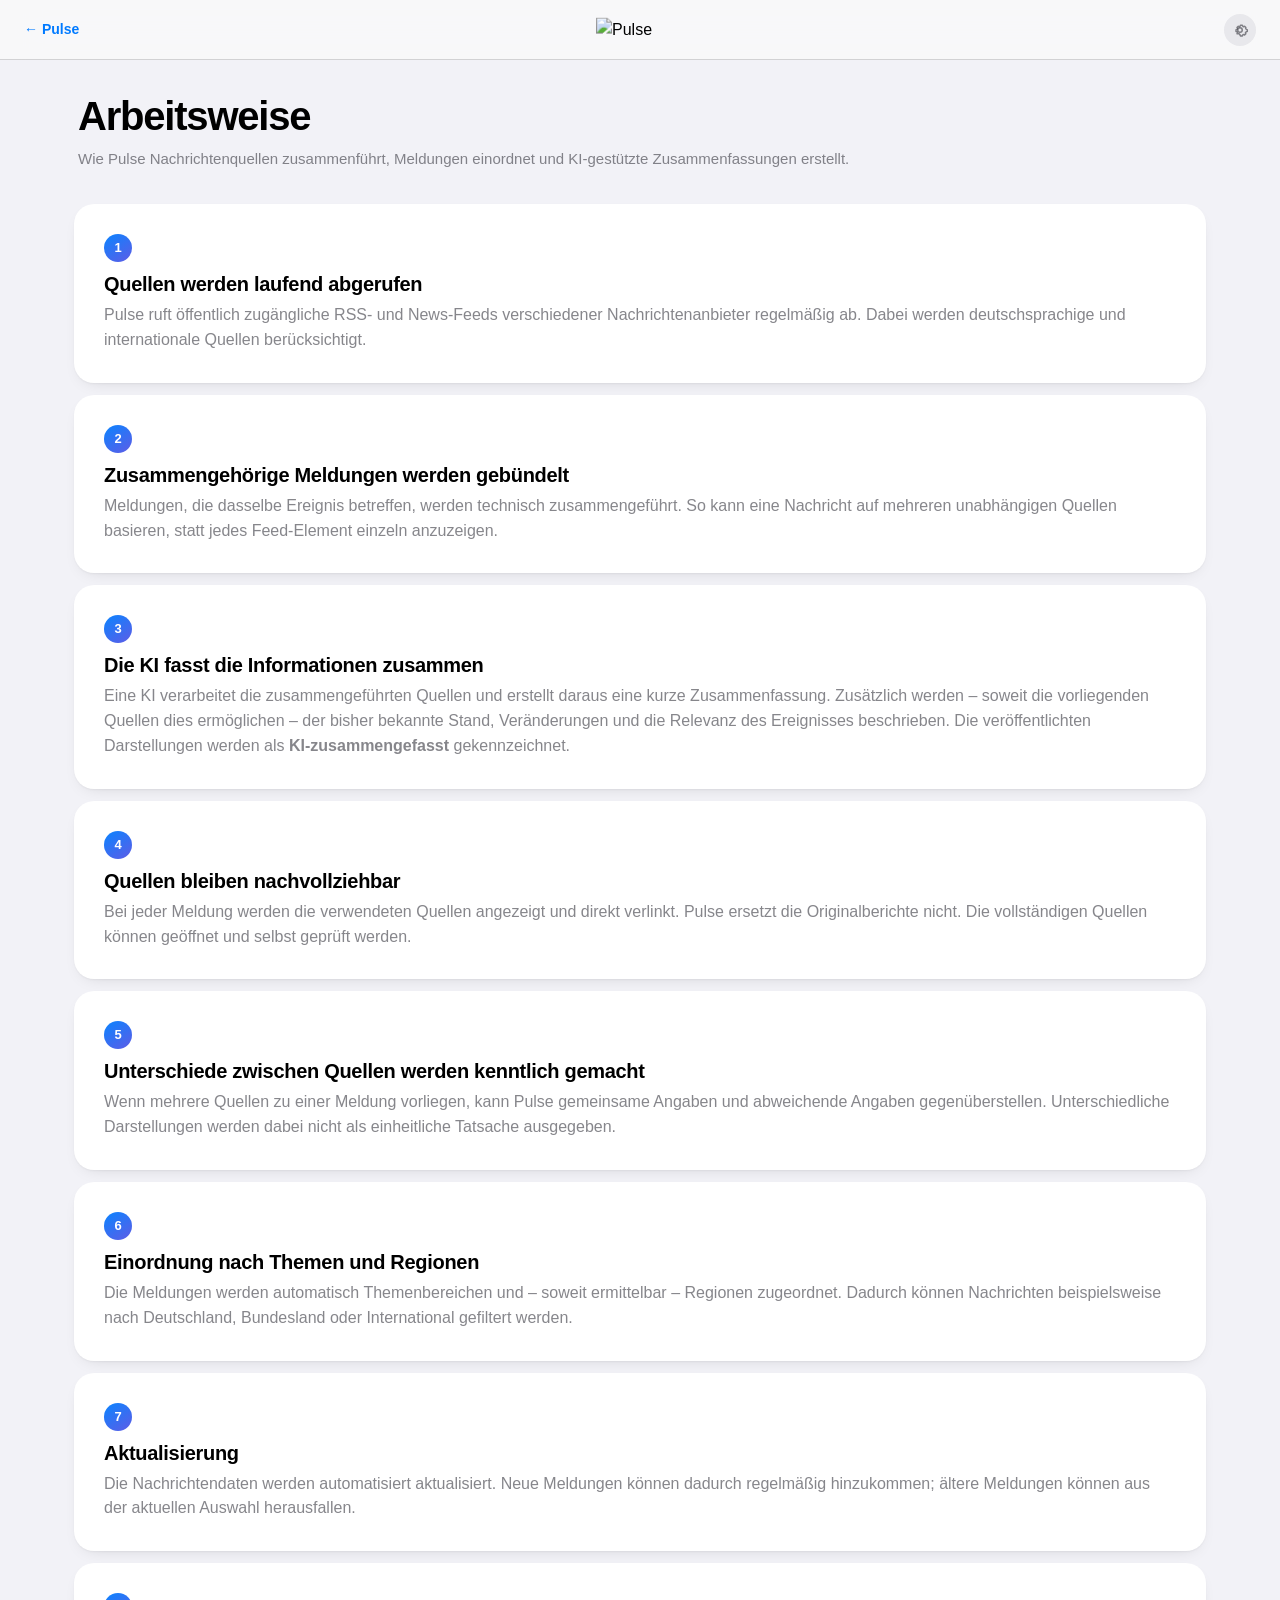
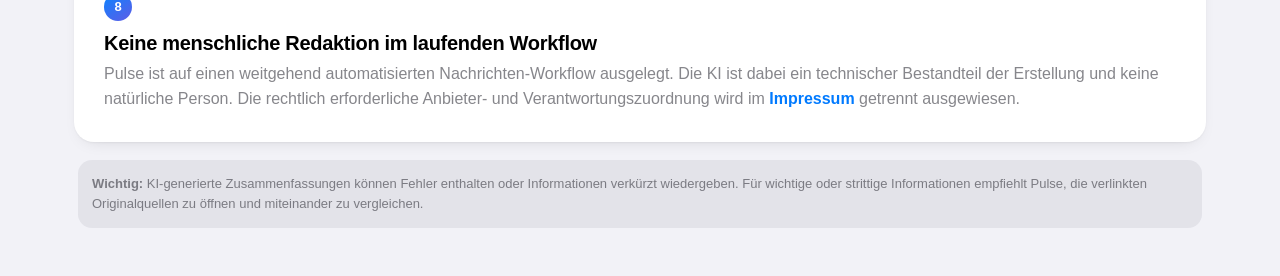
==== arbeitsweise.html @ 504af922 "Remove hardcoded info footer and refresh settings script" ====
<!doctype html>
<html lang="de">
<head>
<meta charset="utf-8">
<meta name="viewport" content="width=device-width, initial-scale=1, viewport-fit=cover">
<meta name="color-scheme" content="light dark">
<title>Arbeitsweise · Pulse</title>
<style>
:root{--bg:#F2F2F7;--card:#FFF;--label:#000;--label2:rgba(60,60,67,.62);--sep:rgba(60,60,67,.2);--fill:rgba(118,118,128,.12);--tint:#007AFF;--bar:rgba(249,249,249,.82);--font:-apple-system,BlinkMacSystemFont,"SF Pro Text","SF Pro Display","Segoe UI",Roboto,Arial,sans-serif}
html[data-theme="dark"]{color-scheme:dark;--bg:#000;--card:#1C1C1E;--label:#FFF;--label2:rgba(235,235,245,.62);--sep:rgba(84,84,88,.65);--fill:rgba(118,118,128,.24);--tint:#0A84FF;--bar:rgba(22,22,24,.82)}
@media(prefers-color-scheme:dark){:root:not([data-theme]){--bg:#000;--card:#1C1C1E;--label:#FFF;--label2:rgba(235,235,245,.62);--sep:rgba(84,84,88,.65);--fill:rgba(118,118,128,.24);--tint:#0A84FF;--bar:rgba(22,22,24,.82)}}
*{box-sizing:border-box}body{margin:0;background:var(--bg);color:var(--label);font:16px/1.55 var(--font);-webkit-font-smoothing:antialiased}.wrap{max-width:680px;margin:auto;padding:0 16px 48px}.nav{position:relative;left:auto;width:100vw;margin-left:calc(50% - 50vw);transform:none;height:58px;display:flex;align-items:center;justify-content:space-between;position:sticky;top:0;z-index:2;background:var(--bar);backdrop-filter:saturate(180%) blur(20px);border-bottom:.5px solid var(--sep)}.nav img{width:88px}.back{color:var(--tint);text-decoration:none;font-weight:600;font-size:14px}.theme{border:0;border-radius:50%;width:32px;height:32px;background:var(--fill);color:var(--label2);font-size:16px}.head{padding:34px 4px 22px}.head h1{font-size:34px;line-height:1.1;letter-spacing:-.03em;margin:0 0 9px;font-weight:800}.head p{margin:0;color:var(--label2);font-size:15px}.card{background:var(--card);border-radius:20px;padding:20px;margin:12px 0;box-shadow:0 1px 2px rgba(0,0,0,.04),0 6px 18px -10px rgba(0,0,0,.18)}.num{display:inline-grid;place-items:center;width:28px;height:28px;border-radius:50%;background:linear-gradient(145deg,#0A84FF,#5E5CE6);color:#fff;font-weight:800;font-size:13px;margin-bottom:10px}.card h2{font-size:20px;line-height:1.2;margin:0 0 7px;letter-spacing:-.015em}.card p{margin:0;color:var(--label2)}.card p+p{margin-top:9px}.note{margin:18px 4px 0;padding:14px;border-radius:14px;background:var(--fill);color:var(--label2);font-size:13px}.foot{text-align:center;color:var(--label2);font-size:12.5px;margin-top:28px}.foot a{color:var(--tint);text-decoration:none;font-weight:600}
</style>
<link rel="stylesheet" href="./assets/settings.css">
</head>
<body>
<div class="wrap">
<header class="nav">
<a class="back" href="./index.html">← Pulse</a>
<img src="assets/pulse-logo.svg" alt="Pulse">
<button class="theme" id="settingsToggle" type="button" aria-label="Einstellungen"></button>
</header>
<main>
<section class="head">
<h1>Arbeitsweise</h1>
<p>Wie Pulse Nachrichtenquellen zusammenführt, Meldungen einordnet und KI-gestützte Zusammenfassungen erstellt.</p>
</section>

<section class="card"><span class="num">1</span><h2>Quellen werden laufend abgerufen</h2><p>Pulse ruft öffentlich zugängliche RSS- und News-Feeds verschiedener Nachrichtenanbieter regelmäßig ab. Dabei werden deutschsprachige und internationale Quellen berücksichtigt.</p></section>
<section class="card"><span class="num">2</span><h2>Zusammengehörige Meldungen werden gebündelt</h2><p>Meldungen, die dasselbe Ereignis betreffen, werden technisch zusammengeführt. So kann eine Nachricht auf mehreren unabhängigen Quellen basieren, statt jedes Feed-Element einzeln anzuzeigen.</p></section>
<section class="card"><span class="num">3</span><h2>Die KI fasst die Informationen zusammen</h2><p>Eine KI verarbeitet die zusammengeführten Quellen und erstellt daraus eine kurze Zusammenfassung. Zusätzlich werden – soweit die vorliegenden Quellen dies ermöglichen – der bisher bekannte Stand, Veränderungen und die Relevanz des Ereignisses beschrieben. Die veröffentlichten Darstellungen werden als <strong>KI-zusammengefasst</strong> gekennzeichnet.</p></section>
<section class="card"><span class="num">4</span><h2>Quellen bleiben nachvollziehbar</h2><p>Bei jeder Meldung werden die verwendeten Quellen angezeigt und direkt verlinkt. Pulse ersetzt die Originalberichte nicht. Die vollständigen Quellen können geöffnet und selbst geprüft werden.</p></section>
<section class="card"><span class="num">5</span><h2>Unterschiede zwischen Quellen werden kenntlich gemacht</h2><p>Wenn mehrere Quellen zu einer Meldung vorliegen, kann Pulse gemeinsame Angaben und abweichende Angaben gegenüberstellen. Unterschiedliche Darstellungen werden dabei nicht als einheitliche Tatsache ausgegeben.</p></section>
<section class="card"><span class="num">6</span><h2>Einordnung nach Themen und Regionen</h2><p>Die Meldungen werden automatisch Themenbereichen und – soweit ermittelbar – Regionen zugeordnet. Dadurch können Nachrichten beispielsweise nach Deutschland, Bundesland oder International gefiltert werden.</p></section>
<section class="card"><span class="num">7</span><h2>Aktualisierung</h2><p>Die Nachrichtendaten werden automatisiert aktualisiert. Neue Meldungen können dadurch regelmäßig hinzukommen; ältere Meldungen können aus der aktuellen Auswahl herausfallen.</p></section>
<section class="card"><span class="num">8</span><h2>Keine menschliche Redaktion im laufenden Workflow</h2><p>Pulse ist auf einen weitgehend automatisierten Nachrichten-Workflow ausgelegt. Die KI ist dabei ein technischer Bestandteil der Erstellung und keine natürliche Person. Die rechtlich erforderliche Anbieter- und Verantwortungszuordnung wird im <a href="./impressum.html" style="color:var(--tint);text-decoration:none;font-weight:600">Impressum</a> getrennt ausgewiesen.</p></section>

<p class="note"><strong>Wichtig:</strong> KI-generierte Zusammenfassungen können Fehler enthalten oder Informationen verkürzt wiedergeben. Für wichtige oder strittige Informationen empfiehlt Pulse, die verlinkten Originalquellen zu öffnen und miteinander zu vergleichen.</p>
</main>

</div>

<script src="./assets/settings.js?v=20261019-3"></script>
</body>
</html>
---- assets/settings.css ----
.pulse-settings-toggle{position:absolute;right:12px;top:13px;width:32px;height:32px;border:0;border-radius:50%;display:grid;place-items:center;background:var(--fill);color:var(--label2,var(--label));padding:0;cursor:pointer}.pulse-settings-toggle svg{width:18px;height:18px}.pulse-settings-panel{margin:4px 0 10px;padding:10px 12px;border-radius:14px;background:var(--card);box-shadow:var(--shadow,0 1px 2px rgba(0,0,0,.04),0 6px 18px -10px rgba(0,0,0,.18)),inset 0 0 0 .5px var(--sep,var(--fill));color:var(--label);font:600 12px/1.2 -apple-system,BlinkMacSystemFont,"SF Pro Text","Segoe UI",Arial,sans-serif}.pulse-settings-title{margin-bottom:7px;color:var(--label2,var(--muted));font-weight:700}.pulse-settings-row{display:flex;align-items:center;justify-content:space-between;gap:10px;padding:5px 0}.pulse-settings-row+.pulse-settings-row{border-top:.5px solid var(--sep,var(--fill))}.pulse-settings-actions{display:flex;gap:7px;justify-content:flex-end;flex-wrap:wrap}.pulse-settings-panel button{border:0;border-radius:999px;padding:6px 10px;background:var(--fill);color:var(--label2,var(--label));font:600 12px/1 -apple-system,BlinkMacSystemFont,"SF Pro Text","Segoe UI",Arial,sans-serif;cursor:pointer}.pulse-settings-panel[hidden]{display:none!important}.pulse-settings-panel button:focus-visible,.pulse-settings-toggle:focus-visible{outline:3px solid color-mix(in srgb,var(--tint,#007AFF) 60%,transparent);outline-offset:2px}body.pulse-large-text{font-size:19px}body.pulse-large-text .pulse-settings-panel{font-size:14px}body.pulse-large-text .pulse-settings-panel button{font-size:14px}body.pulse-reduce-motion *,body.pulse-reduce-motion *::before,body.pulse-reduce-motion *::after{animation:none!important;transition:none!important;scroll-behavior:auto!important}
/* Shared header alignment: logo always centered, controls stay at the edges. */
.nav{position:sticky!important}
.nav>.brand,.nav>img{position:absolute!important;left:50%!important;top:50%!important;transform:translate(-50%,-50%)!important;margin:0!important}
.nav>.brand img{display:block!important;width:88px!important;height:auto!important}
.nav>.pulse-settings-toggle{right:12px!important;top:50%!important;transform:translateY(-50%)!important}
.pulse-topbar{position:relative!important}
.pulse-topbar>img{position:absolute!important;left:50%!important;top:50%!important;transform:translate(-50%,-50%)!important;margin:0!important;width:88px!important;height:auto!important}
.pulse-topbar>.pulse-settings-toggle{position:absolute!important;right:12px!important;top:50%!important;transform:translateY(-50%)!important}

.navbar{position:sticky!important;top:env(safe-area-inset-top,0px)!important;z-index:20!important}
.navbar>.pulse-settings-toggle{position:absolute!important;right:12px!important;top:50%!important;transform:translateY(-50%)!important;margin:0!important;width:32px!important;height:32px!important}
.navbar>.pulse-settings-toggle svg{width:18px!important;height:18px!important}


/* Gemeinsamer Abschlussbereich und responsives Desktop-Layout */
.pulse-footer{width:100%;max-width:980px;margin:30px auto 0;padding:18px 12px calc(28px + env(safe-area-inset-bottom,0px));border-top:1px solid var(--sep,var(--fill));color:var(--label2,var(--muted));text-align:center;font:500 13px/1.8 -apple-system,BlinkMacSystemFont,"Segoe UI",Arial,sans-serif}
.pulse-footer .pulse-footer-links{display:flex;flex-wrap:wrap;align-items:center;justify-content:center;gap:4px 9px}
.pulse-footer a,.pulse-settings-links a{color:var(--tint,#007AFF);text-decoration:none}
.pulse-footer a:hover,.pulse-settings-links a:hover{text-decoration:underline}
.pulse-footer .pulse-footer-dot{color:var(--label2,var(--muted))}
.pulse-settings-links{display:flex;flex-wrap:wrap;gap:7px 12px;padding:7px 0 2px}
.pulse-settings-links a{font-size:12px;font-weight:650}
.pulse-settings-section{padding-top:8px;margin-top:7px;border-top:.5px solid var(--sep,var(--fill))}
.pulse-settings-section-title{font-weight:700;color:var(--label2,var(--muted));margin-bottom:4px}
.pulse-settings-panel{position:relative;z-index:30}
@media (min-width:760px){
 body{font-size:16px}
 body>main.wrap,.wrap{width:min(calc(100% - 48px),1180px);max-width:1180px;padding-left:24px;padding-right:24px}
 .pulse-footer{max-width:1180px}
 .nav,.navbar{height:60px}
 .nav{padding-left:24px;padding-right:24px}
 .nav>.pulse-settings-toggle,.navbar>.pulse-settings-toggle{right:24px!important}
 .card{padding:30px}
 .head{padding-top:34px}
 .head h1{font-size:40px}
 .pulse-settings-panel{max-width:1180px;margin:8px auto 12px;padding:14px 18px}
}
@media (min-width:900px){
 body:has(#feed) .wrap{max-width:1180px}
 #feed .list{display:grid;grid-template-columns:repeat(2,minmax(0,1fr));align-items:start;gap:12px}
 #feed .list>.card{margin:0;min-width:0}
 body:has(#feed) .controls{margin-left:-24px;margin-right:-24px;padding-left:24px;padding-right:24px}
 body:has(#feed) .chips,body:has(#feed) .country-chips,body:has(#feed) .state-chips{padding-left:24px;padding-right:24px}
}
@media (min-width:1440px){body:has(#feed) #feed .list{grid-template-columns:repeat(3,minmax(0,1fr))}}
@media (max-width:759px){.pulse-footer{margin-top:22px;padding-top:14px}.pulse-settings-panel{margin-left:0;margin-right:0}}
@media (prefers-reduced-motion:reduce){.pulse-footer *{scroll-behavior:auto!important}}
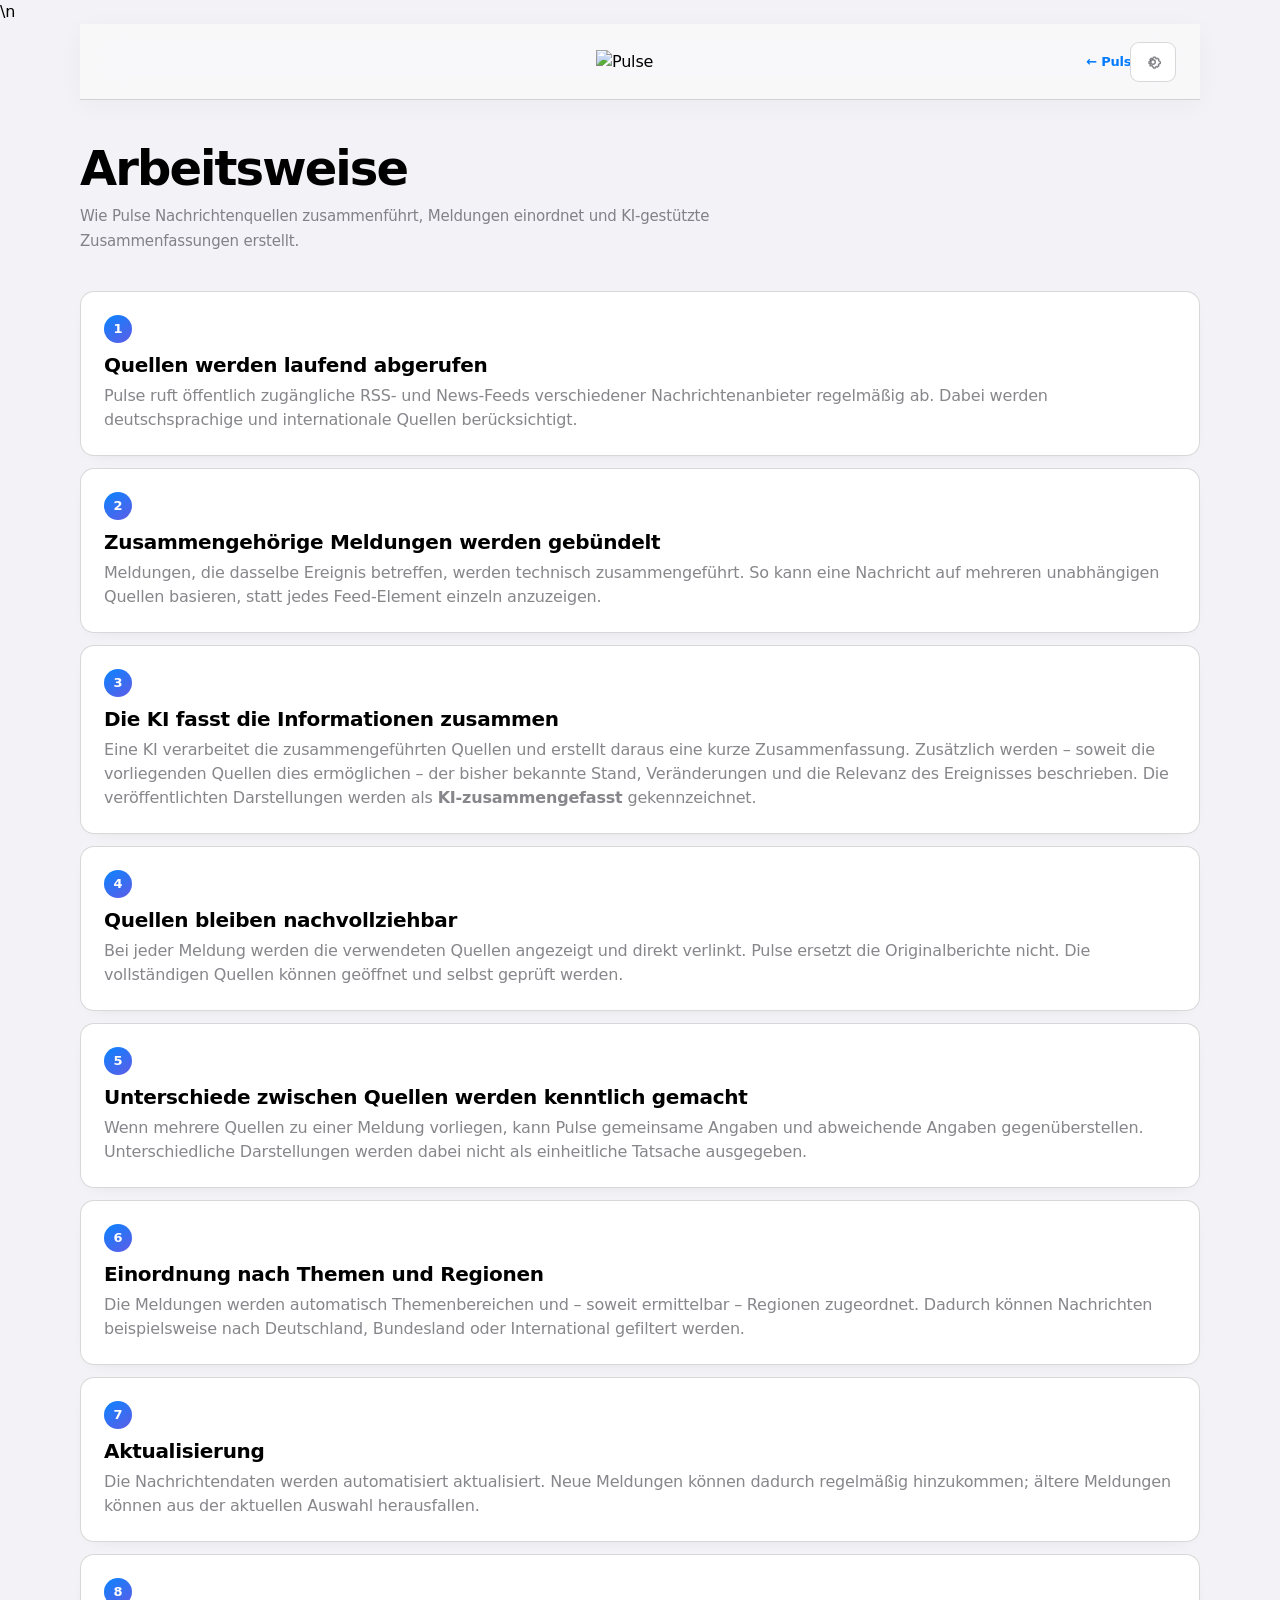
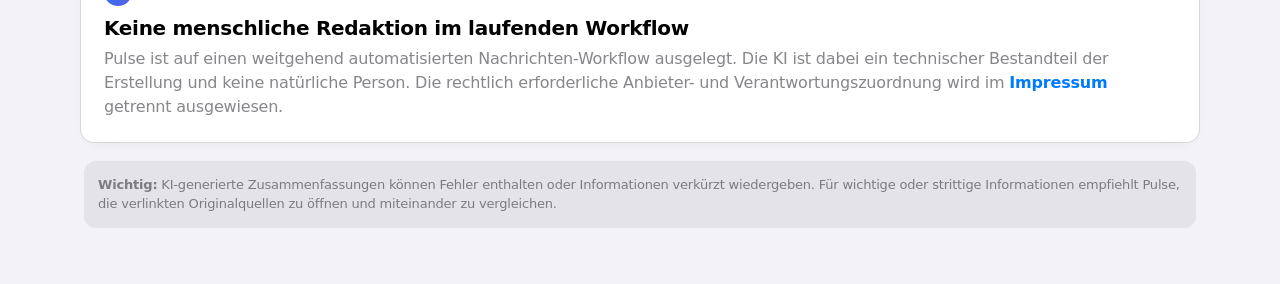
==== commit d2016b17: "Apply desktop redesign to arbeitsweise.html" ====
--- a/arbeitsweise.html
+++ b/arbeitsweise.html
@@ -12,7 +12,7 @@
 *{box-sizing:border-box}body{margin:0;background:var(--bg);color:var(--label);font:16px/1.55 var(--font);-webkit-font-smoothing:antialiased}.wrap{max-width:680px;margin:auto;padding:0 16px 48px}.nav{position:relative;left:auto;width:100vw;margin-left:calc(50% - 50vw);transform:none;height:58px;display:flex;align-items:center;justify-content:space-between;position:sticky;top:0;z-index:2;background:var(--bar);backdrop-filter:saturate(180%) blur(20px);border-bottom:.5px solid var(--sep)}.nav img{width:88px}.back{color:var(--tint);text-decoration:none;font-weight:600;font-size:14px}.theme{border:0;border-radius:50%;width:32px;height:32px;background:var(--fill);color:var(--label2);font-size:16px}.head{padding:34px 4px 22px}.head h1{font-size:34px;line-height:1.1;letter-spacing:-.03em;margin:0 0 9px;font-weight:800}.head p{margin:0;color:var(--label2);font-size:15px}.card{background:var(--card);border-radius:20px;padding:20px;margin:12px 0;box-shadow:0 1px 2px rgba(0,0,0,.04),0 6px 18px -10px rgba(0,0,0,.18)}.num{display:inline-grid;place-items:center;width:28px;height:28px;border-radius:50%;background:linear-gradient(145deg,#0A84FF,#5E5CE6);color:#fff;font-weight:800;font-size:13px;margin-bottom:10px}.card h2{font-size:20px;line-height:1.2;margin:0 0 7px;letter-spacing:-.015em}.card p{margin:0;color:var(--label2)}.card p+p{margin-top:9px}.note{margin:18px 4px 0;padding:14px;border-radius:14px;background:var(--fill);color:var(--label2);font-size:13px}.foot{text-align:center;color:var(--label2);font-size:12.5px;margin-top:28px}.foot a{color:var(--tint);text-decoration:none;font-weight:600}
 </style>
 <link rel="stylesheet" href="./assets/settings.css">
-</head>
+<link rel="stylesheet" href="./assets/desktop.css?v=20261019-2">\n</head>
 <body>
 <div class="wrap">
 <header class="nav">
--- a/assets/desktop.css
+++ b/assets/desktop.css
@@ -0,0 +1,72 @@
+/* Pulse desktop redesign — mobile layout remains untouched. */
+@media (min-width:900px){
+:root{--desktop-blue:#3677FF;--desktop-bg:#f4f6fb;--desktop-ink:#111827;--desktop-muted:#64748b}
+html[data-theme="light"]{--bg:#f4f6fb;--card:#fff;--label:#111827;--label2:#64748b;--label3:#94a3b8;--sep:#e4e9f2;--fill:#e9eef8;--bar:rgba(244,246,251,.94);--tint:#3677FF;--segon:#fff;--shadow:0 2px 6px rgba(15,23,42,.04),0 12px 30px -20px rgba(15,23,42,.2)}
+html[data-theme="dark"]{--bg:#0c1018;--card:#151c29;--label:#f4f7ff;--label2:#aab6cb;--label3:#77849b;--sep:#293448;--fill:#202a3b;--bar:rgba(12,16,24,.94);--tint:#3677FF;--segon:#273247;--shadow:0 2px 8px rgba(0,0,0,.18)}
+body{font:16px/1.5 Inter,ui-sans-serif,system-ui,-apple-system,"Segoe UI",sans-serif;letter-spacing:-.012em}
+.statusfill{display:none}
+.navbar{height:76px!important;top:0!important;justify-content:flex-start;padding:0 max(32px,calc((100vw - 1360px)/2));background:var(--bar);border-bottom:1px solid var(--sep);box-shadow:0 5px 24px rgba(10,20,40,.035)}
+.navtitle{opacity:1!important;height:76px!important}.navtitle img{width:126px!important;max-height:44px!important}
+.navbar>.pulse-settings-toggle{right:max(32px,calc((100vw - 1360px)/2))!important;width:42px!important;height:42px!important;background:var(--card);box-shadow:inset 0 0 0 1px var(--sep)}
+.pulse-settings-panel{position:fixed;top:66px;right:max(32px,calc((100vw - 1360px)/2));width:min(420px,calc(100vw - 48px));max-height:calc(100vh - 90px);overflow:auto;box-shadow:0 18px 60px rgba(0,0,0,.16),inset 0 0 0 1px var(--sep);border-radius:18px}
+body>main.wrap,.wrap{width:min(calc(100% - 64px),1360px);max-width:1360px;padding:0 0 50px}
+.large{padding:44px 0 20px;text-align:left}.large h1{justify-content:flex-start}.brand-title img{width:0;height:0;display:none}.large:before{content:"NACHRICHTEN · KLAR EINGEORDNET";display:block;color:var(--tint);font-size:11px;letter-spacing:.16em;font-weight:850;margin-bottom:12px}.large .sub{font-size:14px;margin-top:12px}.freshline{margin:14px 0 0;border-radius:8px;padding:8px 11px;font-size:12px}
+.explainer-tools{justify-content:flex-start;margin-top:12px}.explainer-tools a{border-radius:8px;padding:8px 12px;background:var(--card);box-shadow:inset 0 0 0 1px var(--sep)}
+.controls{position:relative;top:auto;margin:8px 0 20px;padding:12px 0;background:transparent;backdrop-filter:none;gap:12px;border-bottom:1px solid var(--sep)}
+.searchbox input{height:48px;border-radius:12px;background:var(--card);box-shadow:inset 0 0 0 1px var(--sep);font-size:15px;padding-left:44px}.searchbox .ic{left:15px;width:20px;height:20px}
+.seg{justify-content:flex-start;background:transparent;gap:8px;padding:0}.seg button{flex:0 0 auto;padding:10px 16px;border-radius:9px;background:var(--card);box-shadow:inset 0 0 0 1px var(--sep);font-size:13px}.seg button[aria-pressed=true]{background:var(--desktop-blue);color:white;box-shadow:none}
+.chips{padding:3px 0;margin:0;gap:8px}.chip{border-radius:10px;padding:7px 12px 7px 8px;box-shadow:inset 0 0 0 1px var(--sep);background:var(--card)}.chip .ci{border-radius:7px;width:25px;height:25px}.chip.all{padding-left:14px}.chip.all[aria-pressed=true]{background:var(--desktop-blue);color:#fff}
+.state-chips,.country-chips{padding:3px 0;margin:0;gap:8px}.mini-chip{border-radius:8px;padding:9px 12px;box-shadow:inset 0 0 0 1px var(--sep)}
+#feed{position:relative}#feed>.hero{width:100%;min-height:250px;margin:0 0 22px;padding:30px 34px 26px;border-radius:18px;background:linear-gradient(120deg,#2458d8,#3677ff 65%,#6797ff);box-shadow:0 18px 45px -30px #2458d8;text-align:left}
+.hero:before{right:-20px;top:-145px;width:390px;height:390px;background:rgba(255,255,255,.1)}.hero:after{right:160px;bottom:-250px;width:380px;height:380px}
+.hero-top{flex-direction:row;align-items:center;gap:8px;margin:0 0 22px}.hero-top .pill{font-size:11px;letter-spacing:.02em}.htitle{max-width:900px;font-size:clamp(30px,3.2vw,46px);line-height:1.08;letter-spacing:-.04em}.hsum{max-width:900px;font-size:17px;line-height:1.55;margin-top:14px}.hfoot{max-width:900px;margin-top:22px;font-size:12px}
+#feed>.section{margin:26px 0 12px;font-size:11px;text-transform:uppercase;letter-spacing:.13em;color:var(--label2);font-weight:800}
+#feed .list{display:grid;grid-template-columns:repeat(2,minmax(0,1fr));align-items:stretch;gap:14px}
+#feed .list>.card{min-width:0;height:100%;min-height:176px;grid-template-columns:48px minmax(0,1fr);gap:14px;padding:19px;border-radius:14px;background:color-mix(in srgb,var(--c1) 5%,var(--card));box-shadow:inset 0 0 0 1px color-mix(in srgb,var(--c1) 13%,var(--sep)),0 3px 10px rgba(15,23,42,.025);transition:transform .16s ease,box-shadow .16s ease}
+#feed .list>.card:hover{transform:translateY(-3px);box-shadow:inset 0 0 0 1px color-mix(in srgb,var(--c1) 24%,var(--sep)),0 12px 25px -18px rgba(15,23,42,.3)}
+.tile{width:48px;height:48px;border-radius:11px;box-shadow:none}.tags{gap:6px;margin-bottom:10px}.tag{font-size:10px;letter-spacing:.02em;padding:4px 8px}.ctitle{font-size:20px;line-height:1.22;letter-spacing:-.025em;display:-webkit-box;-webkit-line-clamp:3;-webkit-box-orient:vertical;overflow:hidden}.csum{font-size:14px;line-height:1.5;-webkit-line-clamp:2}.cmeta{font-size:11px;margin-top:14px;align-items:center}
+.more-button,.archive-button{max-width:260px;margin:24px 0 10px;border-radius:10px;background:var(--card);color:var(--tint);box-shadow:inset 0 0 0 1px var(--sep);font-size:14px}
+.archive-button{display:inline-flex;margin-left:10px;color:var(--label2)}
+.foot{margin-top:42px!important;padding-top:16px;border-top:1px solid var(--sep);font-size:12px!important;color:var(--label2)!important}
+.bottom-nav{display:none!important}.supporter-trigger{top:auto!important;left:auto!important;right:28px!important;bottom:26px!important;border-radius:999px!important;padding:10px 15px!important;writing-mode:horizontal-tb!important}
+.overlay{background:rgba(3,8,20,.68)!important;backdrop-filter:blur(5px)}.sheet{width:min(760px,calc(100vw - 64px))!important;max-width:760px!important;left:50%!important;top:50%!important;bottom:auto!important;right:auto!important;max-height:calc(100vh - 64px)!important;transform:translate(-50%,calc(-50% + 16px)) scale(.985)!important;border-radius:20px!important;overflow:auto!important}.sheet.open{transform:translate(-50%,-50%) scale(1)!important}.grip{display:none!important}.shead{padding:32px 36px 24px!important}.shead h2{font-size:clamp(28px,3vw,40px)!important;line-height:1.12!important;letter-spacing:-.035em}.sbody{padding:0 36px 36px!important;line-height:1.7!important}.sbody p{font-size:16px!important}.source-links a{color:var(--tint)!important}
+.pulse-footer{max-width:1360px}
+}
+@media (min-width:1440px){body:has(#feed) #feed .list{grid-template-columns:repeat(2,minmax(0,1fr))}}
+@media (min-width:900px) and (max-width:1050px){body>main.wrap,.wrap{width:calc(100% - 48px)}.navbar{padding-left:24px;padding-right:24px}}
+@media (prefers-reduced-motion:reduce){@media (min-width:900px){#feed .list>.card,.sheet{transition:none!important}}}
+
+
+/* Weitere Desktop-Seiten: Archiv und Informationsseiten */
+@media (min-width:900px){
+ body:has(.wrap):not(:has(#feed)) .wrap{width:min(calc(100% - 64px),1120px);max-width:1120px;padding:0 0 56px}
+ body:has(.wrap):not(:has(#feed)) .nav{height:76px;padding:0 max(32px,calc((100vw - 1360px)/2));margin-left:0;width:100%;background:var(--bar);border-bottom:1px solid var(--sep);box-shadow:0 5px 24px rgba(10,20,40,.035)}
+ body:has(.wrap):not(:has(#feed)) .nav .brand img{width:126px;max-height:44px}
+ body:has(.wrap):not(:has(#feed)) .nav .back{margin-left:auto;margin-right:16px;padding:10px 12px;border-radius:8px;font-size:13px;font-weight:750}
+ body:has(.wrap):not(:has(#feed)) .nav .theme{width:auto;height:auto;border:1px solid var(--sep);border-radius:9px;background:var(--card);padding:10px 13px;font-size:12px;font-weight:750}
+ body:has(.wrap):not(:has(#feed)) .head{padding:42px 0 24px}
+ body:has(.wrap):not(:has(#feed)) .head h1{font-size:clamp(34px,4vw,48px);letter-spacing:-.04em}
+ body:has(.wrap):not(:has(#feed)) .head p{font-size:15px;max-width:760px;line-height:1.7}
+ body:has(.wrap):not(:has(#feed)) .card{border-radius:14px;padding:24px;box-shadow:inset 0 0 0 1px var(--sep),0 5px 18px -14px #0003}
+ body:has(.wrap):not(:has(#feed)) .q,body:has(.wrap):not(:has(#feed)) .note{border-radius:12px}
+ body:has(.wrap):not(:has(#feed)) .foot{margin-top:38px;padding-top:18px;border-top:1px solid var(--sep)}
+ body:has(.wrap):not(:has(#feed)) .searchbox{top:76px;padding:12px 0;background:var(--bg);backdrop-filter:none}
+ body:has(.wrap):not(:has(#feed)) .searchbox input{height:48px;border-radius:12px;background:var(--card);box-shadow:inset 0 0 0 1px var(--sep);padding-left:16px}
+ body:has(.wrap):not(:has(#feed)) .filters{gap:9px;padding:8px 0 14px}
+ body:has(.wrap):not(:has(#feed)) .filter{border-radius:9px;padding:10px 14px;box-shadow:inset 0 0 0 1px var(--sep)}
+ body:has(.wrap):not(:has(#feed)) .month{margin-top:18px}
+ body:has(.wrap):not(:has(#feed)) .month-head{border-radius:12px;padding:0 18px;box-shadow:inset 0 0 0 1px var(--sep)}
+ body:has(.wrap):not(:has(#feed)) .month-list{display:grid;grid-template-columns:repeat(2,minmax(0,1fr));gap:12px}
+ body:has(.wrap):not(:has(#feed)) .story{height:100%;border-radius:13px;padding:18px;background:color-mix(in srgb,var(--tint) 3%,var(--card));box-shadow:inset 0 0 0 1px var(--sep);transition:transform .16s ease,box-shadow .16s ease}
+ body:has(.wrap):not(:has(#feed)) .story:hover{transform:translateY(-2px);box-shadow:inset 0 0 0 1px color-mix(in srgb,var(--tint) 35%,var(--sep)),0 10px 24px -18px #0005}
+ body:has(.wrap):not(:has(#feed)) .story h3{font-size:19px;line-height:1.25}
+ body:has(.wrap):not(:has(#feed)) .story p{line-height:1.55}
+ .pulse-facts{display:grid;gap:9px;margin:0 0 24px;padding:0;list-style:none}
+ .pulse-facts li{position:relative;padding:12px 14px 12px 38px;border-radius:10px;background:color-mix(in srgb,var(--c1) 6%,var(--card));box-shadow:inset 0 0 0 1px color-mix(in srgb,var(--c1) 13%,var(--sep));line-height:1.55}
+ .pulse-facts li:before{content:"";position:absolute;left:16px;top:19px;width:7px;height:7px;border-radius:2px;background:var(--tint);transform:rotate(45deg)}
+ .pulse-source-intro{padding:12px 14px;border-radius:10px;background:var(--fill);font-size:14px!important}
+ .source-links{display:grid;grid-template-columns:repeat(2,minmax(0,1fr));gap:10px}
+ .source-links p{margin:0!important;padding:14px;border-radius:10px;background:var(--card);box-shadow:inset 0 0 0 1px var(--sep)}
+ .source-links a{font-weight:750;text-decoration:none}
+ .source-links a:hover{text-decoration:underline}
+}
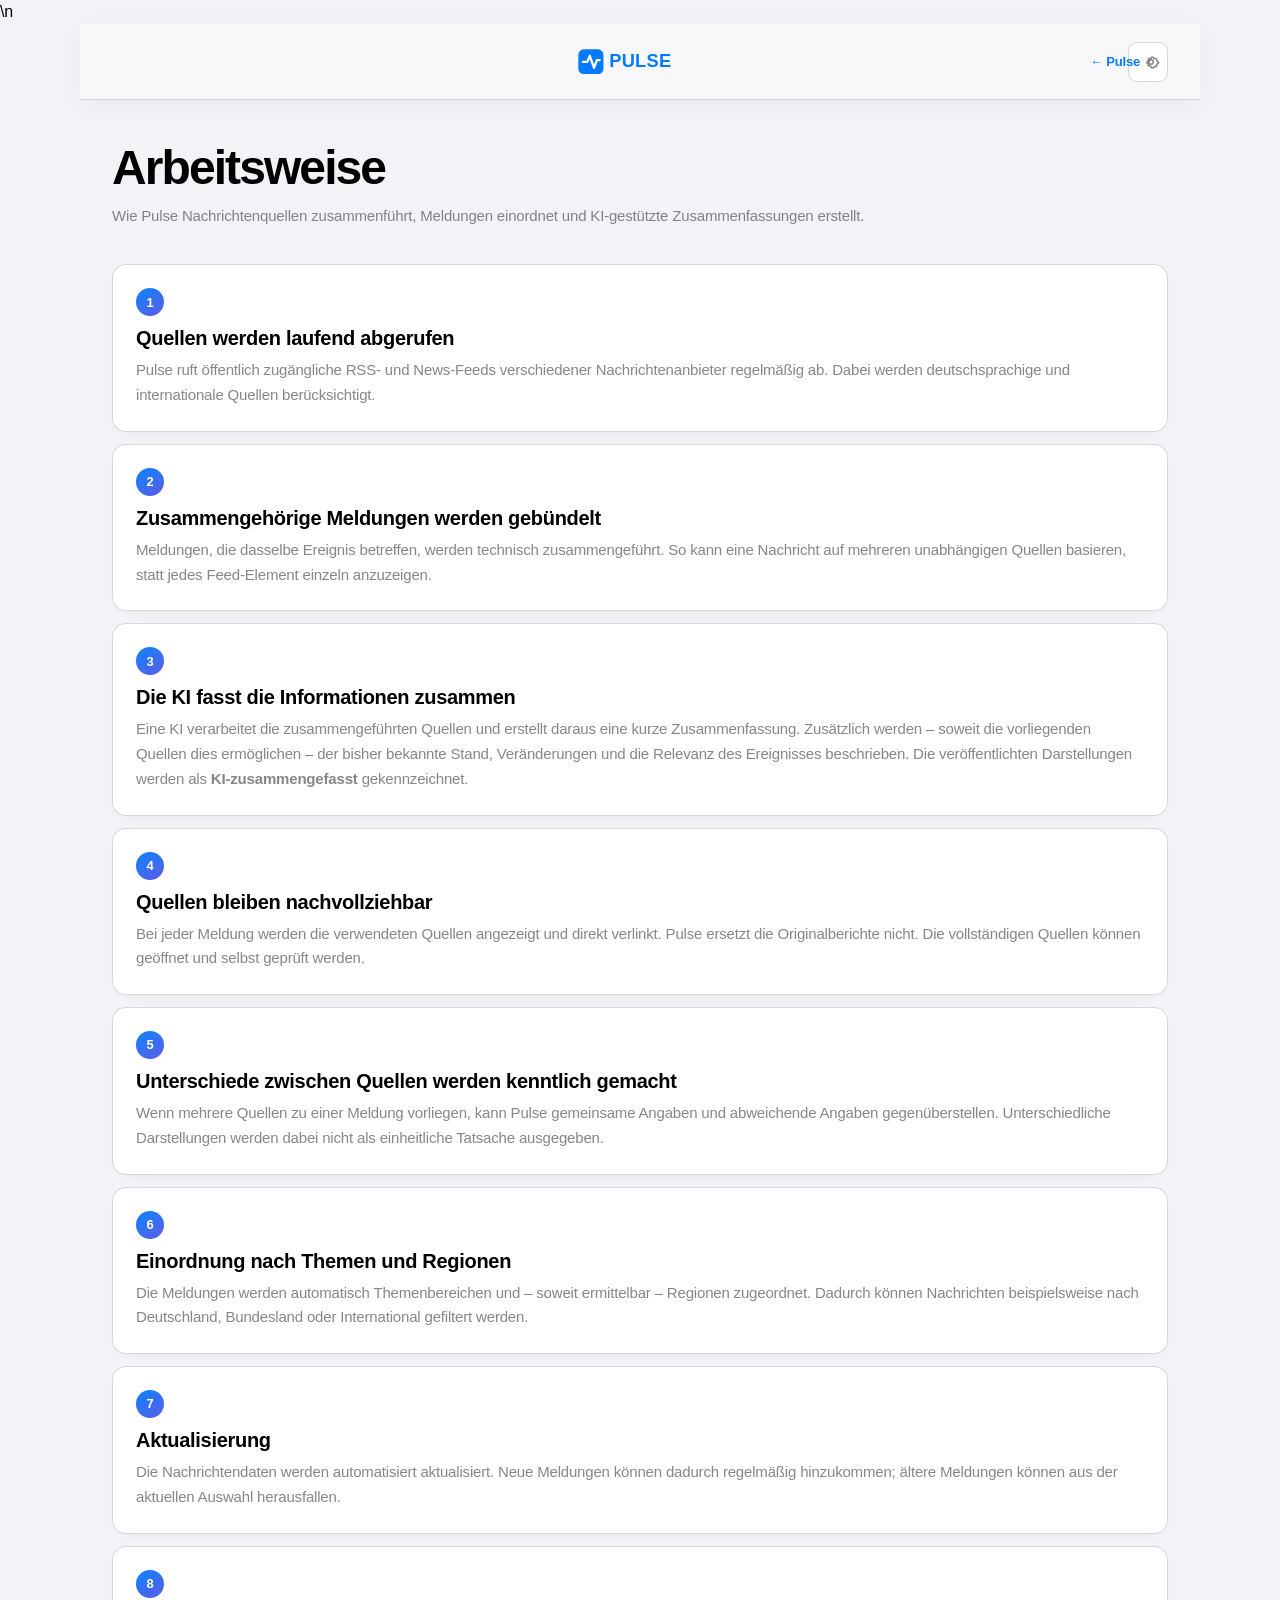
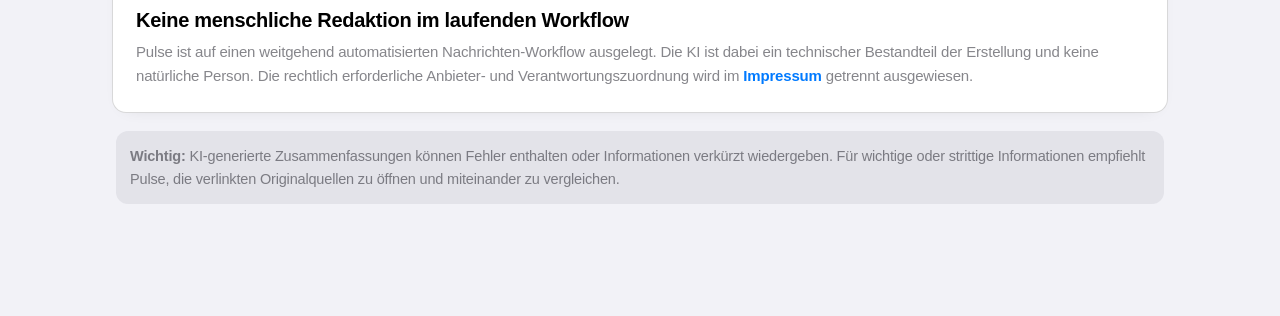
==== commit 48bdc392: "Apply shared Pulse design system" ====
--- a/arbeitsweise.html
+++ b/arbeitsweise.html
@@ -12,7 +12,8 @@
 *{box-sizing:border-box}body{margin:0;background:var(--bg);color:var(--label);font:16px/1.55 var(--font);-webkit-font-smoothing:antialiased}.wrap{max-width:680px;margin:auto;padding:0 16px 48px}.nav{position:relative;left:auto;width:100vw;margin-left:calc(50% - 50vw);transform:none;height:58px;display:flex;align-items:center;justify-content:space-between;position:sticky;top:0;z-index:2;background:var(--bar);backdrop-filter:saturate(180%) blur(20px);border-bottom:.5px solid var(--sep)}.nav img{width:88px}.back{color:var(--tint);text-decoration:none;font-weight:600;font-size:14px}.theme{border:0;border-radius:50%;width:32px;height:32px;background:var(--fill);color:var(--label2);font-size:16px}.head{padding:34px 4px 22px}.head h1{font-size:34px;line-height:1.1;letter-spacing:-.03em;margin:0 0 9px;font-weight:800}.head p{margin:0;color:var(--label2);font-size:15px}.card{background:var(--card);border-radius:20px;padding:20px;margin:12px 0;box-shadow:0 1px 2px rgba(0,0,0,.04),0 6px 18px -10px rgba(0,0,0,.18)}.num{display:inline-grid;place-items:center;width:28px;height:28px;border-radius:50%;background:linear-gradient(145deg,#0A84FF,#5E5CE6);color:#fff;font-weight:800;font-size:13px;margin-bottom:10px}.card h2{font-size:20px;line-height:1.2;margin:0 0 7px;letter-spacing:-.015em}.card p{margin:0;color:var(--label2)}.card p+p{margin-top:9px}.note{margin:18px 4px 0;padding:14px;border-radius:14px;background:var(--fill);color:var(--label2);font-size:13px}.foot{text-align:center;color:var(--label2);font-size:12.5px;margin-top:28px}.foot a{color:var(--tint);text-decoration:none;font-weight:600}
 </style>
 <link rel="stylesheet" href="./assets/settings.css">
-<link rel="stylesheet" href="./assets/desktop.css?v=20261019-2">\n</head>
+<link rel="stylesheet" href="./assets/desktop.css?v=20261019-2">
+<link rel="stylesheet" href="./assets/site.css?v=20261031-1">\n</head>
 <body>
 <div class="wrap">
 <header class="nav">
--- a/assets/desktop.css
+++ b/assets/desktop.css
@@ -70,3 +70,20 @@
  .source-links a{font-weight:750;text-decoration:none}
  .source-links a:hover{text-decoration:underline}
 }
+
+@media(min-width:900px){
+ .pulse-source-details{margin:18px 0 20px}
+ .pulse-source-details>summary{cursor:pointer;list-style:none;display:flex;align-items:center;justify-content:space-between;gap:14px;padding:13px 15px;border-radius:10px;background:var(--fill);font-size:13px;font-weight:800}
+ .pulse-source-details>summary::-webkit-details-marker{display:none}
+ .pulse-source-details>summary:after{content:"+";font-size:20px;color:var(--tint)}
+ .pulse-source-details[open]>summary:after{content:"−"}
+ .pulse-source-details .source-links{margin-top:10px}
+ .pulse-desktop-header .pulse-desktop-density{margin-right:54px}
+}
+
+@media(min-width:900px){
+ .archive-overlay{background:rgba(3,8,20,.68)!important;backdrop-filter:blur(5px)}
+ .archive-sheet{width:min(760px,calc(100vw - 64px))!important;max-width:760px!important;left:50%!important;top:50%!important;bottom:auto!important;max-height:calc(100vh - 64px)!important;transform:translate(-50%,105%)!important;border-radius:20px 20px 0 0!important}
+ .archive-sheet.open{transform:translate(-50%,-50%)!important;border-radius:20px!important}
+ .archive-grip{display:none!important}
+}
--- a/assets/site.css
+++ b/assets/site.css
@@ -0,0 +1,270 @@
+/* Pulse shared design system
+   The homepage remains the visual source of truth. This layer brings every
+   informational page and the archive onto the same tokens and shell. */
+:root {
+  --pulse-font: -apple-system, BlinkMacSystemFont, "SF Pro Text", "SF Pro Display", "Segoe UI", Roboto, "Helvetica Neue", Arial, system-ui, sans-serif;
+  --pulse-light-bg: #F2F2F7;
+  --pulse-light-card: #FFFFFF;
+  --pulse-light-label: #000000;
+  --pulse-light-muted: rgba(60,60,67,.62);
+  --pulse-light-subtle: rgba(60,60,67,.3);
+  --pulse-light-separator: rgba(60,60,67,.2);
+  --pulse-light-fill: rgba(118,118,128,.12);
+  --pulse-light-bar: rgba(249,249,249,.82);
+  --pulse-light-tint: #007AFF;
+  --pulse-light-shadow: 0 1px 2px rgba(0,0,0,.04), 0 6px 18px -10px rgba(0,0,0,.18);
+  --pulse-dark-bg: #000000;
+  --pulse-dark-card: #1C1C1E;
+  --pulse-dark-label: #FFFFFF;
+  --pulse-dark-muted: rgba(235,235,245,.62);
+  --pulse-dark-subtle: rgba(235,235,245,.3);
+  --pulse-dark-separator: rgba(84,84,88,.65);
+  --pulse-dark-fill: rgba(118,118,128,.24);
+  --pulse-dark-bar: rgba(22,22,24,.82);
+  --pulse-dark-tint: #0A84FF;
+}
+html[data-theme="light"] {
+  color-scheme: light;
+  --pulse-bg: var(--pulse-light-bg);
+  --pulse-card: var(--pulse-light-card);
+  --pulse-label: var(--pulse-light-label);
+  --pulse-muted: var(--pulse-light-muted);
+  --pulse-subtle: var(--pulse-light-subtle);
+  --pulse-separator: var(--pulse-light-separator);
+  --pulse-fill: var(--pulse-light-fill);
+  --pulse-bar: var(--pulse-light-bar);
+  --pulse-tint: var(--pulse-light-tint);
+  --pulse-shadow: var(--pulse-light-shadow);
+}
+html[data-theme="dark"] {
+  color-scheme: dark;
+  --pulse-bg: var(--pulse-dark-bg);
+  --pulse-card: var(--pulse-dark-card);
+  --pulse-label: var(--pulse-dark-label);
+  --pulse-muted: var(--pulse-dark-muted);
+  --pulse-subtle: var(--pulse-dark-subtle);
+  --pulse-separator: var(--pulse-dark-separator);
+  --pulse-fill: var(--pulse-dark-fill);
+  --pulse-bar: var(--pulse-dark-bar);
+  --pulse-tint: var(--pulse-dark-tint);
+  --pulse-shadow: 0 0 0 .5px rgba(255,255,255,.04);
+}
+@media (prefers-color-scheme: dark) {
+  :root:not([data-theme]) {
+    color-scheme: dark;
+    --pulse-bg: var(--pulse-dark-bg);
+    --pulse-card: var(--pulse-dark-card);
+    --pulse-label: var(--pulse-dark-label);
+    --pulse-muted: var(--pulse-dark-muted);
+    --pulse-subtle: var(--pulse-dark-subtle);
+    --pulse-separator: var(--pulse-dark-separator);
+    --pulse-fill: var(--pulse-dark-fill);
+    --pulse-bar: var(--pulse-dark-bar);
+    --pulse-tint: var(--pulse-dark-tint);
+    --pulse-shadow: 0 0 0 .5px rgba(255,255,255,.04);
+  }
+}
+html[data-theme="light"], html[data-theme="dark"], :root:not([data-theme]) {
+  --pulse-surface: var(--pulse-card);
+}
+
+/* Secondary pages use the homepage palette and spacing without changing
+   the homepage's news-feed-specific layout. */
+body:not(:has(#feed)) {
+  background: var(--pulse-bg, var(--bg));
+  color: var(--pulse-label, var(--label));
+  font-family: var(--pulse-font);
+  line-height: 1.5;
+  letter-spacing: -.011em;
+  min-height: 100vh;
+}
+body:not(:has(#feed)) .wrap,
+body:not(:has(#feed)) main.wrap,
+body:not(:has(#feed)) main:not(.wrap) {
+  width: min(calc(100% - 32px), 1120px);
+  max-width: 1120px;
+  margin-inline: auto;
+  padding-bottom: 48px;
+}
+body:not(:has(#feed)) .nav {
+  position: sticky;
+  top: 0;
+  left: auto;
+  z-index: 20;
+  width: 100vw;
+  height: 44px;
+  margin-left: calc(50% - 50vw);
+  padding: 0 16px;
+  display: flex;
+  align-items: center;
+  justify-content: flex-start;
+  gap: 12px;
+  background: var(--pulse-bar, var(--bar));
+  -webkit-backdrop-filter: saturate(180%) blur(20px);
+  backdrop-filter: saturate(180%) blur(20px);
+  border-bottom: .5px solid var(--pulse-separator, var(--sep));
+  box-shadow: none;
+}
+body:not(:has(#feed)) .nav > img,
+body:not(:has(#feed)) .nav > .brand {
+  position: absolute;
+  left: 50%;
+  top: 50%;
+  transform: translate(-50%, -50%);
+  margin: 0;
+}
+body:not(:has(#feed)) .nav > img { display: block; width: 88px; max-height: 30px; height: auto; object-fit: contain; }
+body:not(:has(#feed)) .nav > .brand img { display: block; width: 88px; max-height: 30px; height: auto; object-fit: contain; }
+body:not(:has(#feed)) .nav .back {
+  position: relative;
+  z-index: 1;
+  display: inline-flex;
+  align-items: center;
+  min-height: 36px;
+  margin: 0;
+  padding: 0;
+  border-radius: 8px;
+  color: var(--pulse-tint, var(--tint));
+  background: transparent;
+  font: 650 13px/1 var(--pulse-font);
+  text-decoration: none;
+}
+body:not(:has(#feed)) .nav .back:hover { text-decoration: underline; }
+body:not(:has(#feed)) .nav > .pulse-settings-toggle {
+  position: absolute !important;
+  right: 12px !important;
+  top: 50% !important;
+  transform: translateY(-50%) !important;
+  width: 32px !important;
+  height: 32px !important;
+  border: 0;
+  border-radius: 50%;
+  background: var(--pulse-fill, var(--fill));
+  color: var(--pulse-muted, var(--label2));
+  box-shadow: none;
+}
+body:not(:has(#feed)) .head {
+  padding: 28px 4px 18px;
+}
+body:not(:has(#feed)) .head h1,
+body:not(:has(#feed)) article > h1,
+body:not(:has(#feed)) main > h1 {
+  margin: 0 0 8px;
+  color: var(--pulse-label, var(--label));
+  font-size: clamp(30px, 5vw, 34px);
+  line-height: 1.1;
+  font-weight: 800;
+  letter-spacing: -.03em;
+  text-wrap: balance;
+}
+body:not(:has(#feed)) .head p {
+  max-width: 760px;
+  margin: 0;
+  color: var(--pulse-muted, var(--label2, var(--muted)));
+  font-size: 14px;
+  line-height: 1.55;
+}
+body:not(:has(#feed)) .card,
+body:not(:has(#feed)) article:not(.nav) {
+  margin: 12px 0;
+  padding: 20px;
+  border: 0;
+  border-radius: 16px;
+  background: var(--pulse-card, var(--card));
+  color: var(--pulse-label, var(--label, var(--text)));
+  box-shadow: var(--pulse-shadow, var(--shadow, 0 1px 2px rgba(0,0,0,.04), 0 6px 18px -10px rgba(0,0,0,.18))), inset 0 0 0 .5px var(--pulse-separator, var(--sep, transparent));
+}
+body:not(:has(#feed)) .card h2,
+body:not(:has(#feed)) article h2 {
+  margin: 0 0 7px;
+  color: var(--pulse-label, var(--label, var(--text)));
+  font-size: 19px;
+  line-height: 1.25;
+  font-weight: 750;
+  letter-spacing: -.015em;
+}
+body:not(:has(#feed)) .card p,
+body:not(:has(#feed)) article p,
+body:not(:has(#feed)) .note {
+  color: var(--pulse-muted, var(--label2, var(--muted)));
+  font-size: 14.5px;
+  line-height: 1.55;
+}
+body:not(:has(#feed)) .card p:last-child,
+body:not(:has(#feed)) article p:last-child { margin-bottom: 0; }
+body:not(:has(#feed)) a:not(.back) { color: var(--pulse-tint, var(--tint, var(--link))); }
+body:not(:has(#feed)) button:focus-visible,
+body:not(:has(#feed)) a:focus-visible,
+body:not(:has(#feed)) input:focus-visible,
+body:not(:has(#feed)) select:focus-visible {
+  outline: 3px solid color-mix(in srgb, var(--pulse-tint, var(--tint)) 60%, transparent);
+  outline-offset: 2px;
+}
+body:not(:has(#feed)) .foot {
+  margin: 28px 0 0;
+  padding: 16px 4px 0;
+  border-top: 1px solid var(--pulse-separator, var(--sep));
+  color: var(--pulse-muted, var(--label2, var(--muted)));
+  font-size: 12px;
+  text-align: center;
+}
+body:not(:has(#feed)) .foot a { color: var(--pulse-tint, var(--tint)); text-decoration: none; }
+body:not(:has(#feed)) .pulse-settings-panel {
+  z-index: 30;
+  background: var(--pulse-card, var(--card));
+  color: var(--pulse-label, var(--label));
+  box-shadow: var(--pulse-shadow, var(--shadow)), inset 0 0 0 .5px var(--pulse-separator, var(--sep));
+}
+body:not(:has(#feed)) .pulse-settings-panel button {
+  background: var(--pulse-fill, var(--fill));
+  color: var(--pulse-muted, var(--label2));
+}
+
+/* Desktop header and content rhythm match the homepage's wide layout. */
+@media (min-width: 900px) {
+  body:not(:has(#feed)) .wrap,
+  body:not(:has(#feed)) main.wrap,
+  body:not(:has(#feed)) main:not(.wrap) {
+    width: min(calc(100% - 64px), 1120px);
+    max-width: 1120px;
+    padding-bottom: 56px;
+  }
+  body:not(:has(#feed)) .nav {
+    height: 76px;
+    margin-left: calc(50% - 50vw);
+    padding-inline: max(32px, calc((100vw - 1360px) / 2));
+  }
+  body:not(:has(#feed)) .nav > img,
+  body:not(:has(#feed)) .nav > .brand img { width: 126px; max-height: 44px; }
+  body:not(:has(#feed)) .nav .back { min-height: 40px; font-size: 13px; }
+  body:not(:has(#feed)) .nav > .pulse-settings-toggle { right: max(32px, calc((100vw - 1360px) / 2)) !important; width: 40px !important; height: 40px !important; }
+  body:not(:has(#feed)) .head { padding: 42px 0 24px; }
+  body:not(:has(#feed)) .head h1,
+  body:not(:has(#feed)) article > h1,
+  body:not(:has(#feed)) main > h1 { font-size: clamp(36px, 4vw, 44px); }
+  body:not(:has(#feed)) .card,
+  body:not(:has(#feed)) article:not(.nav) { padding: 26px; border-radius: 14px; }
+  body:not(:has(#feed)) .card h2,
+  body:not(:has(#feed)) article h2 { font-size: 20px; }
+  body:not(:has(#feed)) .card p,
+  body:not(:has(#feed)) article p { font-size: 15px; line-height: 1.65; }
+  body:not(:has(#feed)) .pulse-settings-panel { position: fixed; top: 66px; right: max(32px, calc((100vw - 1360px) / 2)); width: min(420px, calc(100vw - 48px)); max-height: calc(100vh - 90px); overflow: auto; border-radius: 18px; }
+}
+@media (max-width: 480px) {
+  body:not(:has(#feed)) .wrap,
+  body:not(:has(#feed)) main.wrap,
+  body:not(:has(#feed)) main:not(.wrap) { width: calc(100% - 24px); padding-bottom: 36px; }
+  body:not(:has(#feed)) .card,
+  body:not(:has(#feed)) article:not(.nav) { padding: 17px; border-radius: 14px; }
+  body:not(:has(#feed)) .head { padding-top: 24px; }
+  body:not(:has(#feed)) .nav { padding-inline: 12px; }
+  body:not(:has(#feed)) .nav > .pulse-settings-toggle { right: 10px !important; }
+}
+@media (prefers-reduced-motion: reduce) {
+  body:not(:has(#feed)) *, body:not(:has(#feed)) *::before, body:not(:has(#feed)) *::after {
+    scroll-behavior: auto !important;
+    animation-duration: .01ms !important;
+    animation-iteration-count: 1 !important;
+    transition-duration: .01ms !important;
+  }
+}
